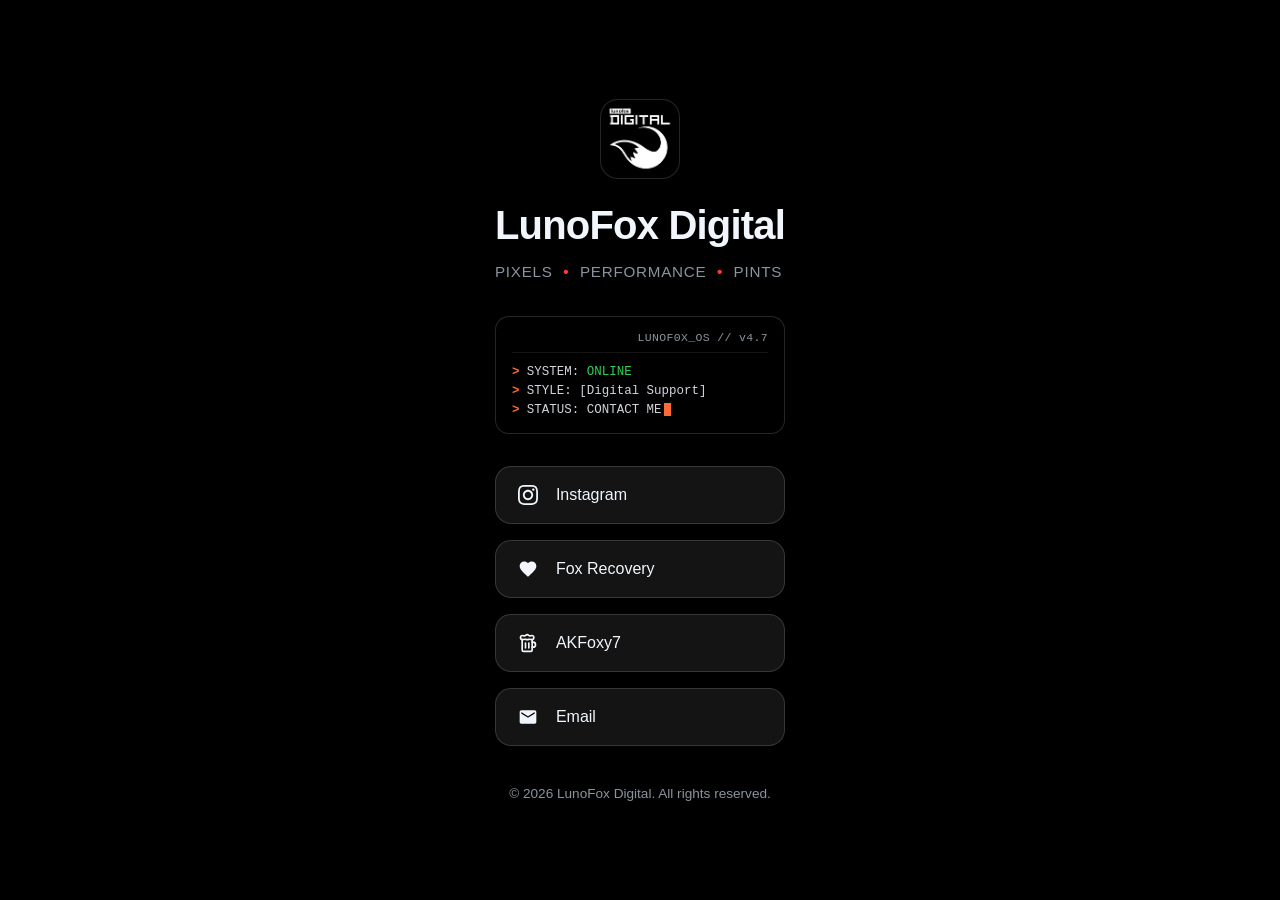
==== LunoFoxDigital.com/index.html @ ae632b86 "Update index.html" ====
<!DOCTYPE html>
<html lang="en">
<head>
    <meta charset="UTF-8">
    <meta name="viewport" content="width=device-width, initial-scale=1.0">
    <title>LunoFox Digital</title>
    <meta name="description" content="Digital Content, Sports Massage & Brewery">
    <style>
        :root {
            --bg-dark: #000000;
            --text-primary: #f0f6fc;
            --text-secondary: #8b949e;
            --accent-orange: #ff6b35;
            --accent-green: #30d158;
            --accent-red: #ff3b30;
            --glass-bg: rgba(18, 20, 26, 0.85);
            --glass-border: rgba(255, 255, 255, 0.15);
            --glass-hover: rgba(255, 255, 255, 0.15);
            --btn-bg: rgba(255, 255, 255, 0.08);
            --shadow: 0 20px 50px rgba(0, 0, 0, 0.9);
            --font-stack: -apple-system, BlinkMacSystemFont, "Segoe UI", Roboto, Helvetica, Arial, sans-serif;
            --font-mono: "SF Mono", "Fira Code", "Cascadia Code", Consolas, "Courier New", monospace;
        }

        * {
            box-sizing: border-box;
            margin: 0;
            padding: 0;
        }

        html, body {
            width: 100%;
            min-height: 100vh;
            font-family: var(--font-stack);
            background-color: var(--bg-dark);
            color: var(--text-primary);
            overflow-x: hidden;
        }

        /* Pure pitch-black background on logo */
        .ambient-bg {
            position: fixed;
            top: 0;
            left: 0;
            width: 100vw;
            height: 100vh;
            z-index: 0;
            overflow: hidden;
            pointer-events: none;
            background-color: #000000;
        }

        .page-wrapper {
            position: relative;
            z-index: 1;
            display: flex;
            flex-direction: column;
            justify-content: center;
            align-items: center;
            min-height: 100vh;
            padding: 2rem 1.25rem;
        }

        

        .logo-badge {
            width: 80px;
            height: 80px;
            margin: 0 auto 1.5rem auto;
            border-radius: 18px;
            background: #000000;
            border: 1px solid var(--glass-border);
            display: flex;
            align-items: center;
            justify-content: center;
            box-shadow: 0 8px 16px rgba(0, 0, 0, 0.5);
            padding: 2px;
            overflow: hidden;
            flex-shrink: 0;
        }

        h1 {
            font-size: clamp(2rem, 5vw, 2.5rem);
            font-weight: 700;
            text-align: center;
            letter-spacing: -0.02em;
            color: var(--text-primary);
            margin-bottom: 0.75rem;
        }

        .subtitle {
            font-size: 0.95rem;
            font-weight: 500;
            color: var(--text-secondary);
            letter-spacing: 0.05em;
            text-transform: uppercase;
            line-height: 1.6;
            margin-bottom: 2rem;
            min-height: 1.6em; /* Keeps card stable while deleting text */
        }

        .dot-divider {
            color: #ff3b30;
            margin: 0 0.35rem;
            font-weight: bold;
        }

        /* Terminal Console Widget Styling */
        .terminal-widget {
            background: rgba(0, 0, 0, 0.75);
            border: 1px solid rgba(255, 255, 255, 0.15);
            border-radius: 14px;
            padding: 0.85rem 1rem;
            margin-bottom: 2rem;
            text-align: left;
            font-family: var(--font-mono);
            font-size: 0.78rem;
            box-shadow: inset 0 0 12px rgba(0, 0, 0, 0.8);
        }

        .terminal-header {
            display: flex;
            align-items: center;
            justify-content: space-between;
            border-bottom: 1px solid rgba(255, 255, 255, 0.08);
            padding-bottom: 0.5rem;
            margin-bottom: 0.65rem;
        }

        .status-lights {
            display: flex;
            gap: 6px;
        }

        .led {
            width: 9px;
            height: 9px;
            border-radius: 50%;
            transition: background-color 0.8s ease, box-shadow 0.8s ease;
        }

        /* Random desynchronized red/green blinking keyframes */
        .led-1 { animation: slowBlinkRedGreen1 8s ease-in-out infinite; }
        .led-2 { animation: slowBlinkRedGreen2 11s ease-in-out infinite; }
        .led-3 { animation: slowBlinkRedGreen3 13s ease-in-out infinite; }

        @keyframes slowBlinkRedGreen1 {
            0%, 100% { background-color: #30d158; box-shadow: 0 0 3px #ffffff, 0 0 10px #30d158, 0 0 18px #30d158; }
            50% { background-color: #ff453a; box-shadow: 0 0 3px #ffffff, 0 0 10px #ff453a, 0 0 18px #ff453a; }
        }

        @keyframes slowBlinkRedGreen2 {
            0%, 100% { background-color: #ff453a; box-shadow: 0 0 3px #ffffff, 0 0 10px #ff453a, 0 0 18px #ff453a; }
            50% { background-color: #30d158; box-shadow: 0 0 3px #ffffff, 0 0 10px #30d158, 0 0 18px #30d158; }
        }

        @keyframes slowBlinkRedGreen3 {
            0%, 100% { background-color: #30d158; box-shadow: 0 0 3px #ffffff, 0 0 10px #30d158, 0 0 18px #30d158; }
            40% { background-color: #ff453a; box-shadow: 0 0 3px #ffffff, 0 0 10px #ff453a, 0 0 18px #ff453a; }
        }

        .terminal-title {
            color: var(--text-secondary);
            font-size: 0.72rem;
            letter-spacing: 0.03em;
        }

        .terminal-body {
            color: #d1d5db;
            line-height: 1.5;
        }

        .term-accent {
            color: var(--accent-orange);
            font-weight: 600;
        }

        .term-green {
            color: var(--accent-green);
        }

        .cursor {
            display: inline-block;
            width: 7px;
            height: 13px;
            background: var(--accent-orange);
            vertical-align: middle;
            margin-left: 2px;
            animation: cursorBlink 1s step-end infinite;
        }

        @keyframes cursorBlink {
            0%, 100% { opacity: 1; }
            50% { opacity: 0; }
        }

        .links-grid {
            display: flex;
            flex-direction: column;
            gap: 1rem;
            width: 100%;
        }

        .btn {
            display: flex;
            align-items: center;
            justify-content: flex-start;
            padding: 1rem 1.25rem;
            min-height: 54px;
            background: var(--btn-bg);
            border: 1px solid var(--glass-border);
            border-radius: 16px;
            color: var(--text-primary);
            text-decoration: none;
            font-size: 1rem;
            font-weight: 500;
            transition: all 0.25s cubic-bezier(0.16, 1, 0.3, 1);
            position: relative;
            overflow: hidden;
            touch-action: manipulation;
        }

        .btn:hover, .btn:focus-visible {
            background: var(--glass-hover);
            border-color: rgba(255, 255, 255, 0.3);
            transform: translateY(-2px);
            outline: none;
            box-shadow: 0 8px 20px rgba(0, 0, 0, 0.3);
        }

        .btn:active {
            transform: translateY(0);
        }

        .btn-icon {
            display: flex;
            align-items: center;
            justify-content: center;
            width: 24px;
            height: 24px;
            margin-right: 1rem;
            flex-shrink: 0;
        }

        .btn-icon svg {
            width: 20px;
            height: 20px;
            fill: currentColor;
            transition: transform 0.25s ease;
        }

        .btn:hover .btn-icon svg {
            transform: scale(1.1);
        }

        .btn-text {
            flex-grow: 1;
            text-align: left;
        }

        footer {
            margin-top: 2.5rem;
            font-size: 0.85rem;
            color: var(--text-secondary);
            text-align: center;
        }

        @media (max-width: 480px) {
            .card {
                padding: 2.25rem 1.5rem;
                border-radius: 22px;
            }
            .subtitle {
                font-size: 0.85rem;
            }
        }
    </style>
</head>
<body>

    <!-- Pure Pitch-Black Background -->
    <div class="ambient-bg" aria-hidden="true"></div>

    <!-- Main Container -->
    <div class="page-wrapper">
        <main class="card">
            
            <!-- Brand Mark / Logo -->
            <div class="logo-badge" aria-hidden="true">
                <img src="logo.png" alt="LunoFox Digital" style="width: 76px; height: 76px; max-width: 100%; max-height: 100%; object-fit: contain; display: block;">
            </div>

            <!-- Title & Subtitle -->
            <h1>LunoFox Digital</h1>
            <p class="subtitle" id="typewriter-subtitle">
                Pixels <span class="dot-divider">•</span> Performance <span class="dot-divider">•</span> Pints
            </p>

            <!-- Mini Terminal Console Widget -->
            <div class="terminal-widget" aria-label="System Terminal Console">
                <div class="terminal-header">
                    <div class="status-lights">
                        <span class="led led-1"></span>
                        <span class="led led-2"></span>
                        <span class="led led-3"></span>
                    </div>
                    <span class="terminal-title">LUNOF0X_OS // v4.7</span>
                </div>
                <div class="terminal-body">
                    <div><span class="term-accent">></span> SYSTEM: <span class="term-green">ONLINE</span></div>
                    <div><span class="term-accent">></span> STYLE: [Digital Support]</div>
                    <div><span class="term-accent">></span> STATUS: CONTACT ME<span class="cursor"></span></div>
                </div>
            </div>

            <nav class="links-grid" aria-label="Main Links">
               
                <!-- Instagram Link -->
                <a href="https://instagram.com/lunofoxdigital" class="btn" target="_blank" rel="noopener noreferrer">
                    <span class="btn-icon">
                        <svg viewBox="0 0 24 24" xmlns="http://www.w3.org/2000/svg">
                            <path d="M12 2.163c3.204 0 3.584.012 4.85.07 3.252.148 4.771 1.691 4.919 4.919.058 1.265.069 1.645.069 4.849 0 3.205-.012 3.584-.069 4.849-.149 3.225-1.664 4.771-4.919 4.919-1.266.058-1.644.07-4.85.07-3.204 0-3.584-.012-4.849-.07-3.26-.149-4.771-1.699-4.919-4.92-.058-1.265-.07-1.644-.07-4.849 0-3.204.013-3.583.07-4.849.149-3.227 1.664-4.771 4.919-4.919 1.266-.057 1.645-.069 4.849-.069zm0-2.163c-3.259 0-3.667.014-4.947.072-4.358.2-6.78 2.618-6.98 6.98-.059 1.281-.073 1.689-.073 4.948 0 3.259.014 3.668.072 4.948.2 4.358 2.618 6.78 6.98 6.98 1.281.058 1.689.072 4.948.072 3.259 0 3.668-.014 4.948-.072 4.354-.2 6.782-2.618 6.979-6.98.059-1.28.073-1.689.073-4.948 0-3.259-.014-3.667-.072-4.947-.196-4.354-2.617-6.78-6.979-6.98-1.281-.059-1.69-.073-4.949-.073zm0 5.838c-3.403 0-6.162 2.759-6.162 6.162s2.759 6.163 6.162 6.163 6.162-2.759 6.162-6.163c0-3.403-2.759-6.162-6.162-6.162zm0 10.162c-2.209 0-4-1.79-4-4 0-2.209 1.791-4 4-4s4 1.791 4 4c0 2.21-1.791 4-4 4zm6.406-11.845c-.796 0-1.441.645-1.441 1.44s.645 1.44 1.441 1.44c.795 0 1.439-.645 1.439-1.44s-.644-1.44-1.439-1.44z"/>
                        </svg>
                    </span>
                    <span class="btn-text">Instagram</span>
                </a>

                <!-- Fox Recovery Link -->
                <a href="https://foxrecoveryuk.com" class="btn" target="_blank" rel="noopener noreferrer">
                   <span class="btn-icon">
                        <svg viewBox="0 0 24 24" xmlns="http://www.w3.org/2000/svg">
                            <path d="M12 21.35l-1.45-1.32C5.4 15.36 2 12.28 2 8.5 2 5.42 4.42 3 7.5 3c1.74 0 3.41.81 4.5 2.09C13.09 3.81 14.76 3 16.5 3 19.58 3 22 5.42 22 8.5c0 3.78-3.4 6.86-8.55 11.54L12 21.35z"/>
                        </svg>
                    </span>
                    <span class="btn-text">Fox Recovery</span>
                </a>

                <!-- AKFoxy7 Link -->
                <a href="https://akfoxy7.com" class="btn" target="_blank" rel="noopener noreferrer">
                    <span class="btn-icon">
                        <svg xmlns="http://www.w3.org/2000/svg" viewBox="0 0 24 24" fill="none" stroke="currentColor" stroke-width="2" stroke-linecap="round" stroke-linejoin="round" style="fill: none !important; stroke: currentColor !important;">
                            <path d="M17 11h1a3 3 0 0 1 0 6h-1"/>
                            <path d="M9 12v6"/>
                            <path d="M13 12v6"/>
                            <path d="M14 7.5c-1 0-1.44.5-3 .5s-2-.5-3-.5-1.72.5-2.5.5a2.5 2.5 0 0 1 0-5c.78 0 1.57.5 2.5.5S9.44 2 11 2s2 1.5 3 1.5 1.72-.5 2.5-.5a2.5 2.5 0 0 1 0 5c-.78 0-1.5-.5-2.5-.5Z"/>
                            <path d="M5 8v12a2 2 0 0 0 2 2h8a2 2 0 0 0 2-2V8"/>
                        </svg>
                    </span>
                    <span class="btn-text">AKFoxy7</span>
                </a>

                <!-- Email Link -->
                <a href="mailto:luke@lunofoxdigital.com" class="btn">
                    <span class="btn-icon">
                        <svg viewBox="0 0 24 24" xmlns="http://www.w3.org/2000/svg">
                            <path d="M20 4H4c-1.1 0-1.99.9-1.99 2L2 18c0 1.1.9 2 2 2h16c1.1 0 2-.9 2-2V6c0-1.1-.9-2-2-2zm0 4l-8 5-8-5V6l8 5 8-5v2z"/>
                        </svg>
                    </span>
                    <span class="btn-text">Email</span>
                </a>

            </nav>

        </main>

        <footer>
            <p>&copy; 2026 LunoFox Digital. All rights reserved.</p>
        </footer>
    </div>

<script>
    // Self-executing function so it runs immediately on load
    (
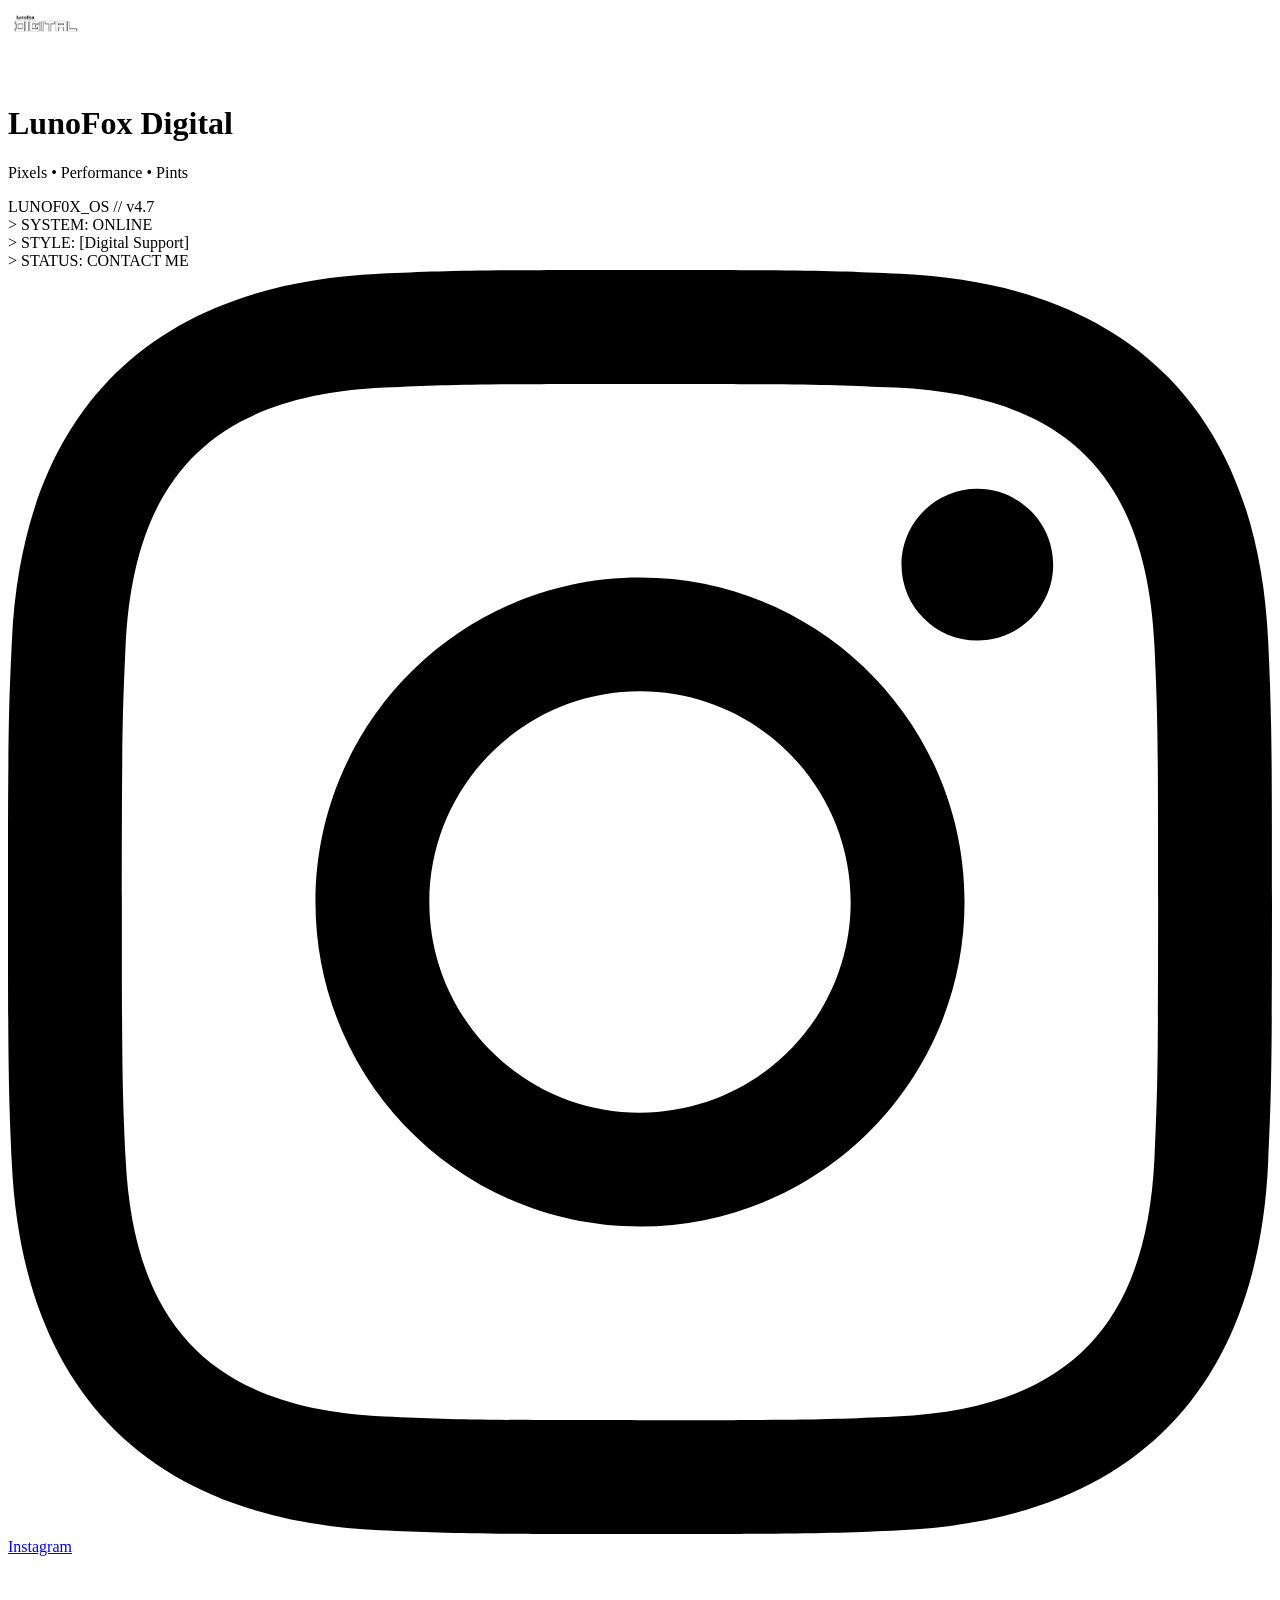
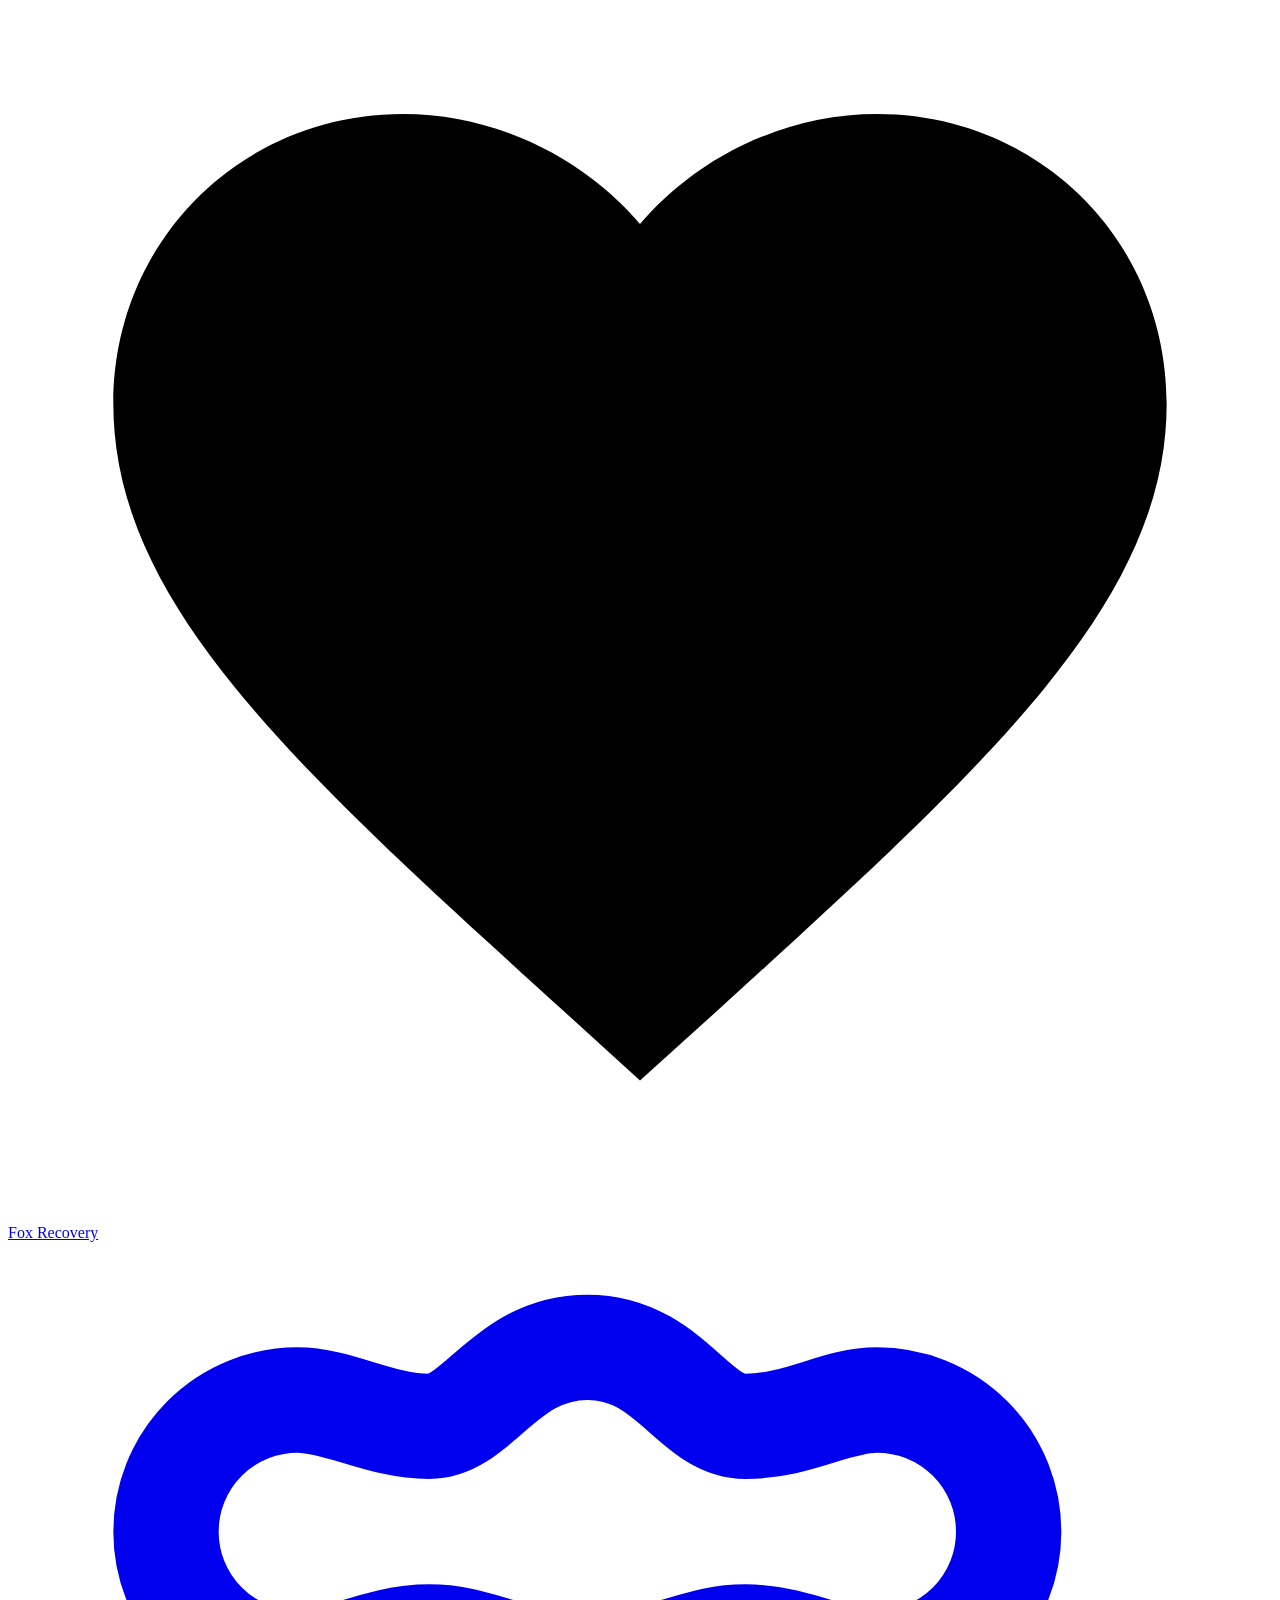
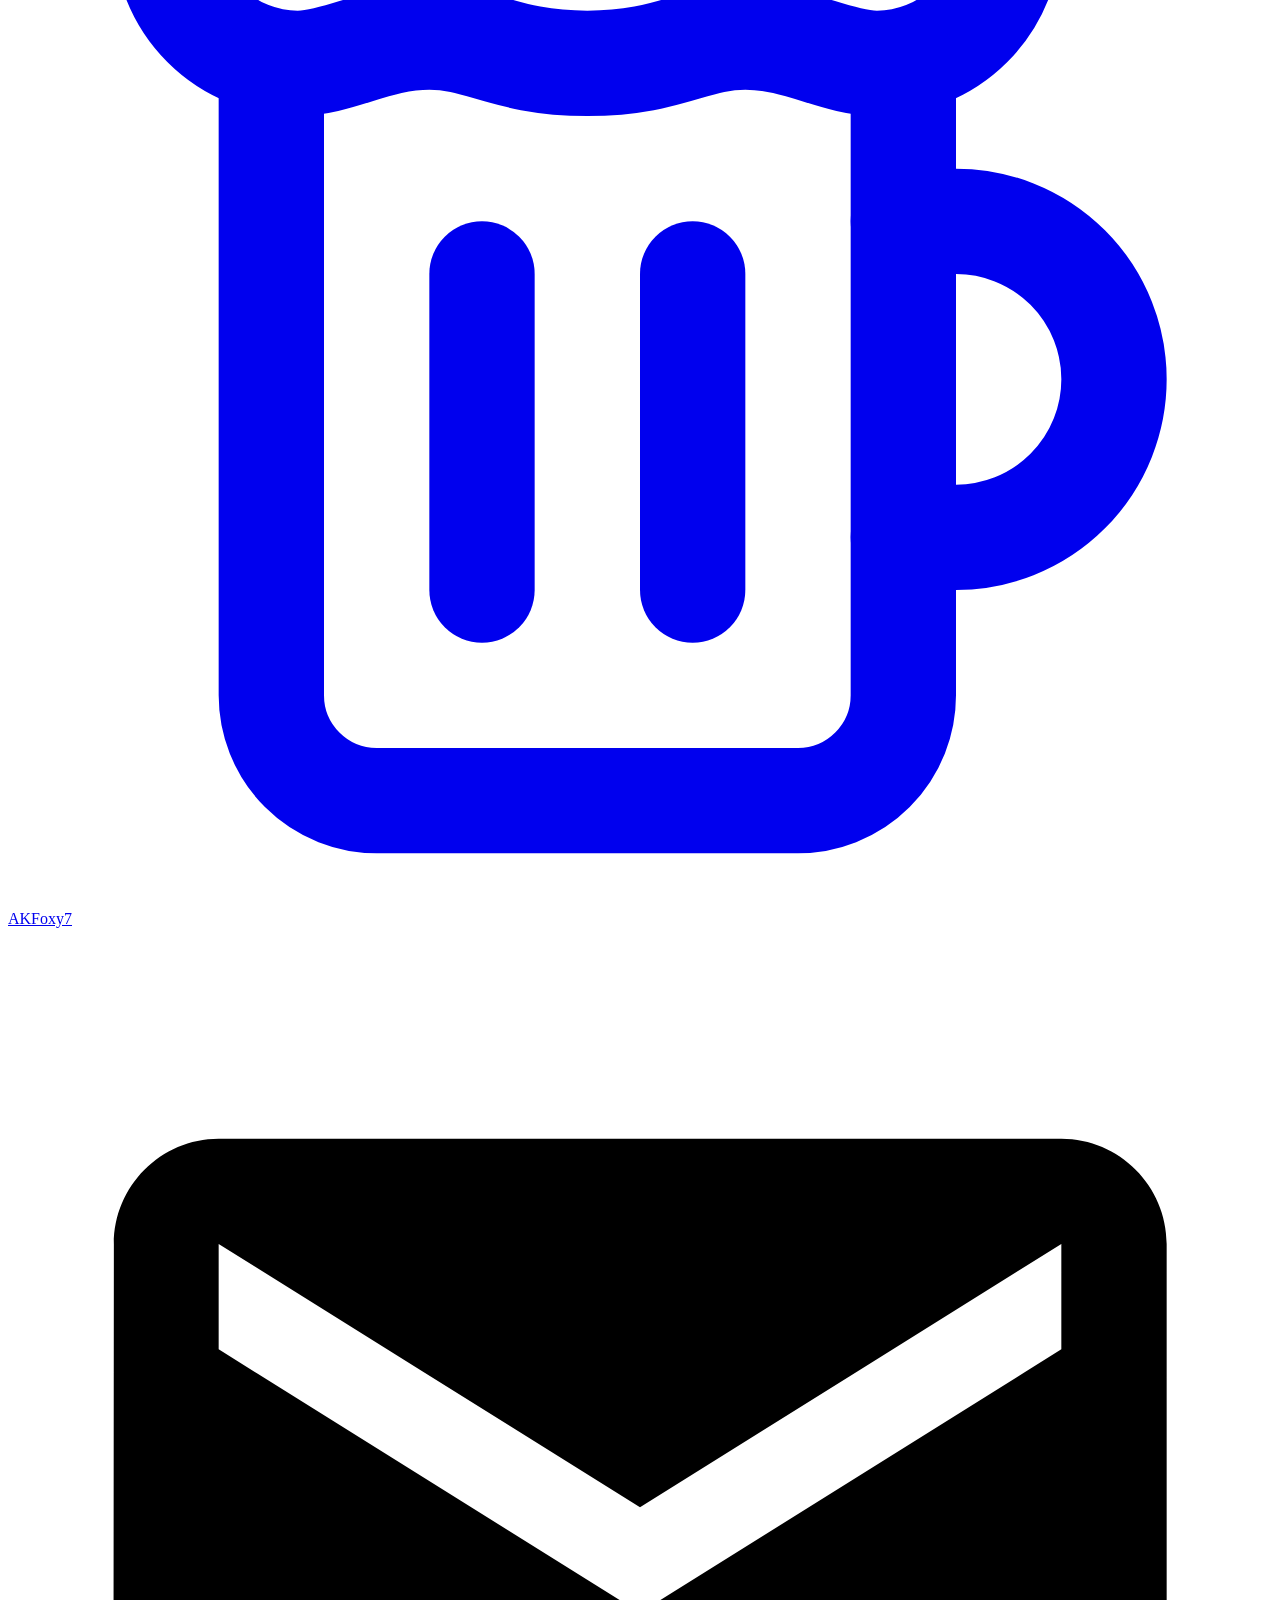
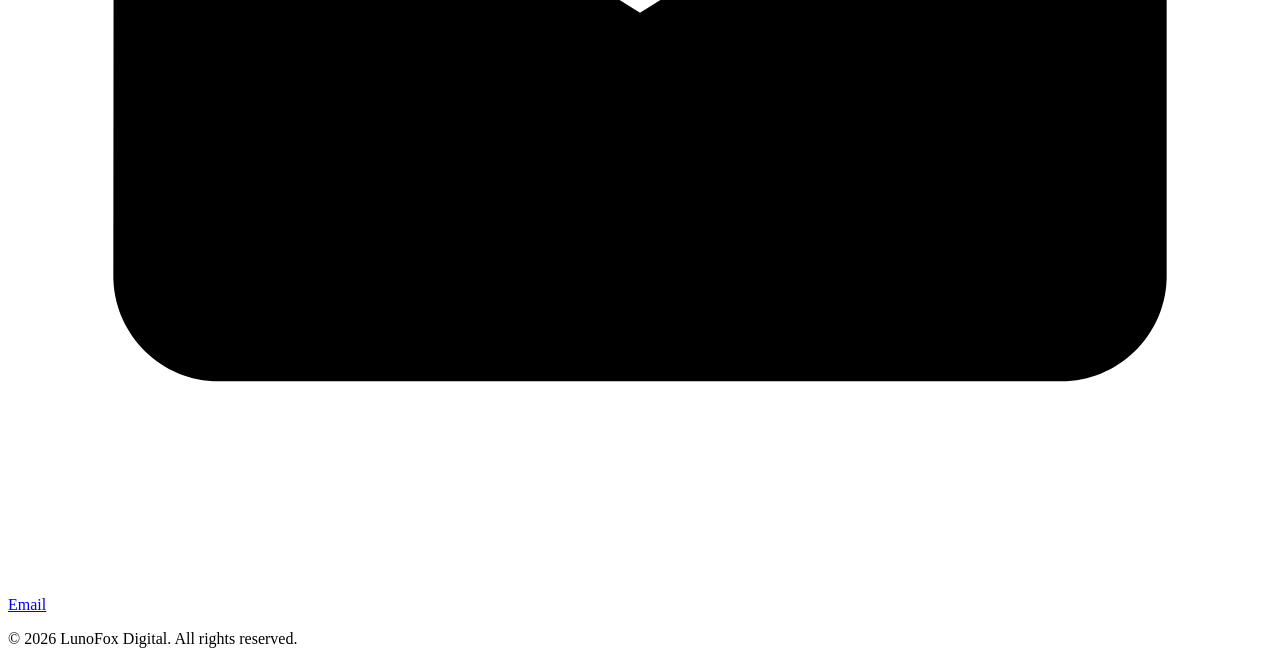
==== commit cdab01f3: "Update index.html" ====
--- a/LunoFoxDigital.com/index.html
+++ b/LunoFoxDigital.com/index.html
@@ -5,276 +5,7 @@
     <meta name="viewport" content="width=device-width, initial-scale=1.0">
     <title>LunoFox Digital</title>
     <meta name="description" content="Digital Content, Sports Massage & Brewery">
-    <style>
-        :root {
-            --bg-dark: #000000;
-            --text-primary: #f0f6fc;
-            --text-secondary: #8b949e;
-            --accent-orange: #ff6b35;
-            --accent-green: #30d158;
-            --accent-red: #ff3b30;
-            --glass-bg: rgba(18, 20, 26, 0.85);
-            --glass-border: rgba(255, 255, 255, 0.15);
-            --glass-hover: rgba(255, 255, 255, 0.15);
-            --btn-bg: rgba(255, 255, 255, 0.08);
-            --shadow: 0 20px 50px rgba(0, 0, 0, 0.9);
-            --font-stack: -apple-system, BlinkMacSystemFont, "Segoe UI", Roboto, Helvetica, Arial, sans-serif;
-            --font-mono: "SF Mono", "Fira Code", "Cascadia Code", Consolas, "Courier New", monospace;
-        }
-
-        * {
-            box-sizing: border-box;
-            margin: 0;
-            padding: 0;
-        }
-
-        html, body {
-            width: 100%;
-            min-height: 100vh;
-            font-family: var(--font-stack);
-            background-color: var(--bg-dark);
-            color: var(--text-primary);
-            overflow-x: hidden;
-        }
-
-        /* Pure pitch-black background on logo */
-        .ambient-bg {
-            position: fixed;
-            top: 0;
-            left: 0;
-            width: 100vw;
-            height: 100vh;
-            z-index: 0;
-            overflow: hidden;
-            pointer-events: none;
-            background-color: #000000;
-        }
-
-        .page-wrapper {
-            position: relative;
-            z-index: 1;
-            display: flex;
-            flex-direction: column;
-            justify-content: center;
-            align-items: center;
-            min-height: 100vh;
-            padding: 2rem 1.25rem;
-        }
-
-        
-
-        .logo-badge {
-            width: 80px;
-            height: 80px;
-            margin: 0 auto 1.5rem auto;
-            border-radius: 18px;
-            background: #000000;
-            border: 1px solid var(--glass-border);
-            display: flex;
-            align-items: center;
-            justify-content: center;
-            box-shadow: 0 8px 16px rgba(0, 0, 0, 0.5);
-            padding: 2px;
-            overflow: hidden;
-            flex-shrink: 0;
-        }
-
-        h1 {
-            font-size: clamp(2rem, 5vw, 2.5rem);
-            font-weight: 700;
-            text-align: center;
-            letter-spacing: -0.02em;
-            color: var(--text-primary);
-            margin-bottom: 0.75rem;
-        }
-
-        .subtitle {
-            font-size: 0.95rem;
-            font-weight: 500;
-            color: var(--text-secondary);
-            letter-spacing: 0.05em;
-            text-transform: uppercase;
-            line-height: 1.6;
-            margin-bottom: 2rem;
-            min-height: 1.6em; /* Keeps card stable while deleting text */
-        }
-
-        .dot-divider {
-            color: #ff3b30;
-            margin: 0 0.35rem;
-            font-weight: bold;
-        }
-
-        /* Terminal Console Widget Styling */
-        .terminal-widget {
-            background: rgba(0, 0, 0, 0.75);
-            border: 1px solid rgba(255, 255, 255, 0.15);
-            border-radius: 14px;
-            padding: 0.85rem 1rem;
-            margin-bottom: 2rem;
-            text-align: left;
-            font-family: var(--font-mono);
-            font-size: 0.78rem;
-            box-shadow: inset 0 0 12px rgba(0, 0, 0, 0.8);
-        }
-
-        .terminal-header {
-            display: flex;
-            align-items: center;
-            justify-content: space-between;
-            border-bottom: 1px solid rgba(255, 255, 255, 0.08);
-            padding-bottom: 0.5rem;
-            margin-bottom: 0.65rem;
-        }
-
-        .status-lights {
-            display: flex;
-            gap: 6px;
-        }
-
-        .led {
-            width: 9px;
-            height: 9px;
-            border-radius: 50%;
-            transition: background-color 0.8s ease, box-shadow 0.8s ease;
-        }
-
-        /* Random desynchronized red/green blinking keyframes */
-        .led-1 { animation: slowBlinkRedGreen1 8s ease-in-out infinite; }
-        .led-2 { animation: slowBlinkRedGreen2 11s ease-in-out infinite; }
-        .led-3 { animation: slowBlinkRedGreen3 13s ease-in-out infinite; }
-
-        @keyframes slowBlinkRedGreen1 {
-            0%, 100% { background-color: #30d158; box-shadow: 0 0 3px #ffffff, 0 0 10px #30d158, 0 0 18px #30d158; }
-            50% { background-color: #ff453a; box-shadow: 0 0 3px #ffffff, 0 0 10px #ff453a, 0 0 18px #ff453a; }
-        }
-
-        @keyframes slowBlinkRedGreen2 {
-            0%, 100% { background-color: #ff453a; box-shadow: 0 0 3px #ffffff, 0 0 10px #ff453a, 0 0 18px #ff453a; }
-            50% { background-color: #30d158; box-shadow: 0 0 3px #ffffff, 0 0 10px #30d158, 0 0 18px #30d158; }
-        }
-
-        @keyframes slowBlinkRedGreen3 {
-            0%, 100% { background-color: #30d158; box-shadow: 0 0 3px #ffffff, 0 0 10px #30d158, 0 0 18px #30d158; }
-            40% { background-color: #ff453a; box-shadow: 0 0 3px #ffffff, 0 0 10px #ff453a, 0 0 18px #ff453a; }
-        }
-
-        .terminal-title {
-            color: var(--text-secondary);
-            font-size: 0.72rem;
-            letter-spacing: 0.03em;
-        }
-
-        .terminal-body {
-            color: #d1d5db;
-            line-height: 1.5;
-        }
-
-        .term-accent {
-            color: var(--accent-orange);
-            font-weight: 600;
-        }
-
-        .term-green {
-            color: var(--accent-green);
-        }
-
-        .cursor {
-            display: inline-block;
-            width: 7px;
-            height: 13px;
-            background: var(--accent-orange);
-            vertical-align: middle;
-            margin-left: 2px;
-            animation: cursorBlink 1s step-end infinite;
-        }
-
-        @keyframes cursorBlink {
-            0%, 100% { opacity: 1; }
-            50% { opacity: 0; }
-        }
-
-        .links-grid {
-            display: flex;
-            flex-direction: column;
-            gap: 1rem;
-            width: 100%;
-        }
-
-        .btn {
-            display: flex;
-            align-items: center;
-            justify-content: flex-start;
-            padding: 1rem 1.25rem;
-            min-height: 54px;
-            background: var(--btn-bg);
-            border: 1px solid var(--glass-border);
-            border-radius: 16px;
-            color: var(--text-primary);
-            text-decoration: none;
-            font-size: 1rem;
-            font-weight: 500;
-            transition: all 0.25s cubic-bezier(0.16, 1, 0.3, 1);
-            position: relative;
-            overflow: hidden;
-            touch-action: manipulation;
-        }
-
-        .btn:hover, .btn:focus-visible {
-            background: var(--glass-hover);
-            border-color: rgba(255, 255, 255, 0.3);
-            transform: translateY(-2px);
-            outline: none;
-            box-shadow: 0 8px 20px rgba(0, 0, 0, 0.3);
-        }
-
-        .btn:active {
-            transform: translateY(0);
-        }
-
-        .btn-icon {
-            display: flex;
-            align-items: center;
-            justify-content: center;
-            width: 24px;
-            height: 24px;
-            margin-right: 1rem;
-            flex-shrink: 0;
-        }
-
-        .btn-icon svg {
-            width: 20px;
-            height: 20px;
-            fill: currentColor;
-            transition: transform 0.25s ease;
-        }
-
-        .btn:hover .btn-icon svg {
-            transform: scale(1.1);
-        }
-
-        .btn-text {
-            flex-grow: 1;
-            text-align: left;
-        }
-
-        footer {
-            margin-top: 2.5rem;
-            font-size: 0.85rem;
-            color: var(--text-secondary);
-            text-align: center;
-        }
-
-        @media (max-width: 480px) {
-            .card {
-                padding: 2.25rem 1.5rem;
-                border-radius: 22px;
-            }
-            .subtitle {
-                font-size: 0.85rem;
-            }
-        }
-    </style>
+    <link rel="stylesheet" href="style.css">
 </head>
 <body>
 
@@ -368,6 +99,5 @@
         </footer>
     </div>
 
-<script>
-    // Self-executing function so it runs immediately on load
-    (
+</body>
+</html>
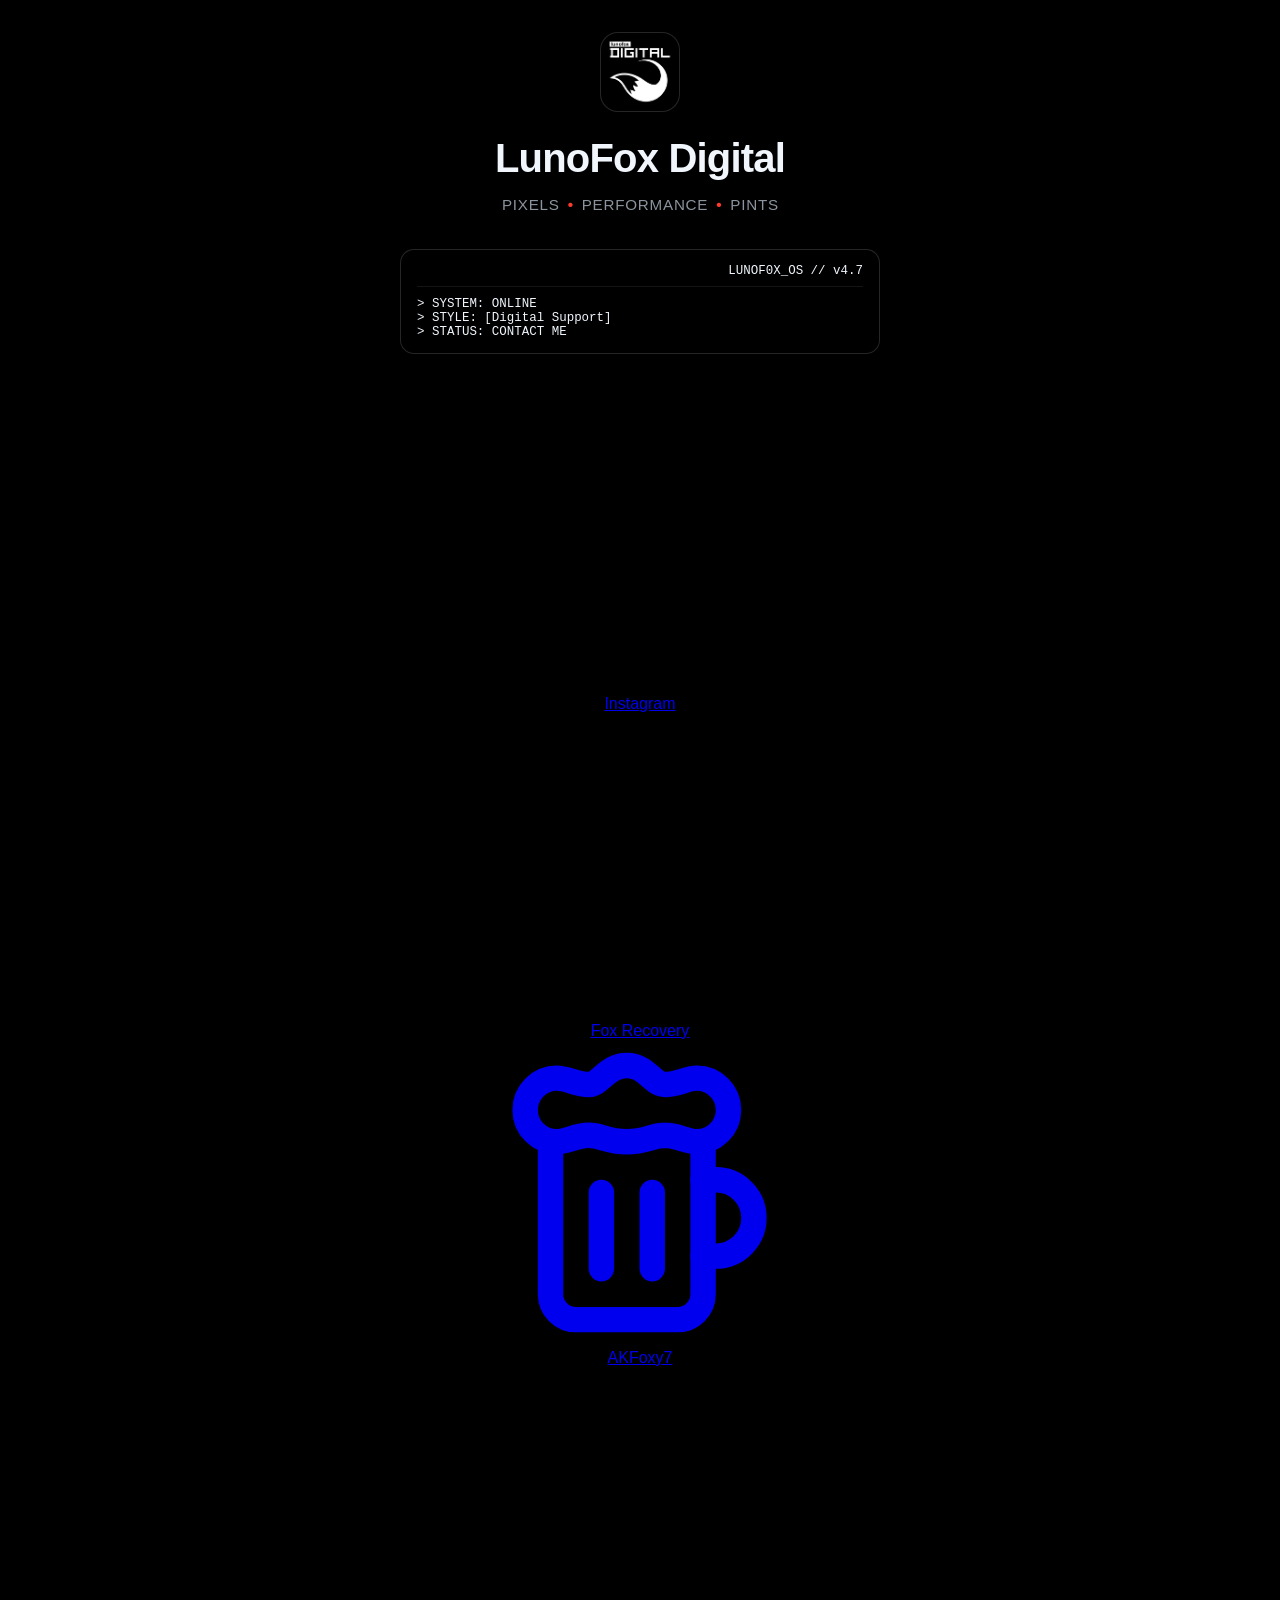
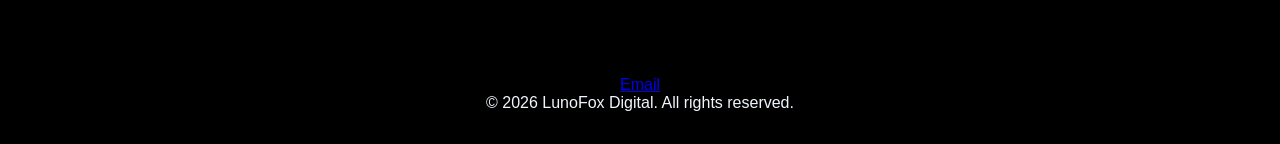
==== commit 9f6d07c7: "Update index.html" ====
--- a/LunoFoxDigital.com/index.html
+++ b/LunoFoxDigital.com/index.html
@@ -23,9 +23,7 @@
 
             <!-- Title & Subtitle -->
             <h1>LunoFox Digital</h1>
-            <p class="subtitle" id="typewriter-subtitle">
-                Pixels <span class="dot-divider">•</span> Performance <span class="dot-divider">•</span> Pints
-            </p>
+            <p class="subtitle" id="typewriter-subtitle">Pixels <span class="dot-divider">•</span> Performance <span class="dot-divider">•</span> Pints</p>
 
             <!-- Mini Terminal Console Widget -->
             <div class="terminal-widget" aria-label="System Terminal Console">
--- a/LunoFoxDigital.com/style.css
+++ b/LunoFoxDigital.com/style.css
@@ -0,0 +1,174 @@
+:root {
+    --bg-dark: #000000;
+    --text-primary: #f0f6fc;
+    --text-secondary: #8b949e;
+    --accent-orange: #ff6b35;
+    --accent-green: #30d158;
+    --accent-red: #ff3b30;
+    --glass-bg: rgba(18, 20, 26, 0.85);
+    --glass-border: rgba(255, 255, 255, 0.15);
+    --glass-hover: rgba(255, 255, 255, 0.15);
+    --btn-bg: rgba(255, 255, 255, 0.08);
+    --shadow: 0 20px 50px rgba(0, 0, 0, 0.9);
+    --font-stack: -apple-system, BlinkMacSystemFont, "Segoe UI", Roboto, Helvetica, Arial, sans-serif;
+    --font-mono: "SF Mono", "Fira Code", "Cascadia Code", Consolas, "Courier New", monospace;
+}
+
+* {
+    box-sizing: border-box;
+    margin: 0;
+    padding: 0;
+}
+
+html, body {
+    width: 100%;
+    min-height: 100vh;
+    font-family: var(--font-stack);
+    background-color: var(--bg-dark);
+    color: var(--text-primary);
+    overflow-x: hidden;
+}
+
+/* Pure pitch-black background */
+.ambient-bg {
+    position: fixed;
+    top: 0;
+    left: 0;
+    width: 100vw;
+    height: 100vh;
+    z-index: 0;
+    overflow: hidden;
+    pointer-events: none;
+    background-color: #000000;
+}
+
+.page-wrapper {
+    position: relative;
+    z-index: 1;
+    display: flex;
+    flex-direction: column;
+    justify-content: center;
+    align-items: center;
+    min-height: 100vh;
+    padding: 2rem 1.25rem;
+    width: 100%;
+}
+
+/* Main Card Container Centered */
+.card {
+    width: 100%;
+    max-width: 480px;
+    margin: 0 auto;
+    text-align: center;
+    display: flex;
+    flex-direction: column;
+    align-items: center;
+}
+
+/* Centered Logo Badge */
+.logo-badge {
+    width: 80px;
+    height: 80px;
+    margin: 0 auto 1.5rem auto;
+    border-radius: 18px;
+    background: #000000;
+    border: 1px solid var(--glass-border);
+    display: flex;
+    align-items: center;
+    justify-content: center;
+    box-shadow: 0 8px 16px rgba(0, 0, 0, 0.5);
+    padding: 2px;
+    overflow: hidden;
+    flex-shrink: 0;
+}
+
+/* Centered Title & Subtitle */
+h1 {
+    font-size: clamp(2rem, 5vw, 2.5rem);
+    font-weight: 700;
+    text-align: center;
+    letter-spacing: -0.02em;
+    color: var(--text-primary);
+    margin-bottom: 0.75rem;
+    width: 100%;
+}
+
+.subtitle {
+    font-size: 0.95rem;
+    font-weight: 500;
+    color: var(--text-secondary);
+    letter-spacing: 0.05em;
+    margin-right: -0.05em; /* Cancels out the trailing letter-spacing shift */
+    text-transform: uppercase;
+    line-height: 1.6;
+    margin-bottom: 2rem;
+    min-height: 1.6em;
+    width: 100%;
+    
+    /* Forces mathematical centering across all children */
+    display: flex;
+    justify-content: center;
+    align-items: center;
+    flex-wrap: wrap;
+    gap: 0.5rem; /* Clean, perfectly balanced spacing between words and dots */
+}
+
+.dot-divider {
+    color: #ff3b30;
+    font-weight: bold;
+    display: inline-block;
+}
+
+/* Terminal Console Widget Styling */
+.terminal-widget {
+    width: 100%;
+    background: rgba(0, 0, 0, 0.75);
+    border: 1px solid rgba(255, 255, 255, 0.15);
+    border-radius: 14px;
+    padding: 0.85rem 1rem;
+    margin-bottom: 2rem;
+    text-align: left;
+    font-family: var(--font-mono);
+    font-size: 0.78rem;
+    box-shadow: inset 0 0 12px rgba(0, 0, 0, 0.8);
+}
+
+.terminal-header {
+    display: flex;
+    align-items: center;
+    justify-content: space-between;
+    border-bottom: 1px solid rgba(255, 255, 255, 0.08);
+    padding-bottom: 0.5rem;
+    margin-bottom: 0.65rem;
+}
+
+.status-lights {
+    display: flex;
+    gap: 6px;
+}
+
+.led {
+    width: 9px;
+    height: 9px;
+    border-radius: 50%;
+    transition: background-color 0.8s ease, box-shadow 0.8s ease;
+}
+
+/* LED blinking keyframes */
+.led-1 { animation: slowBlinkRedGreen1 8s ease-in-out infinite; }
+.led-2 { animation: slowBlinkRedGreen2 11s ease-in-out infinite; }
+.led-3 { animation: slowBlinkRedGreen3 13s ease-in-out infinite; }
+
+@keyframes slowBlinkRedGreen1 {
+    0%, 100% { background-color: #30d158; box-shadow: 0 0 3px #ffffff, 0 0 10px #30d158, 0 0 18px #30d158; }
+    50% { background-color: #ff453a; box-shadow: 0 0 3px #ffffff, 0 0 10px #ff453a, 0 0 18px #ff453a; }
+}
+
+@keyframes slowBlinkRedGreen2 {
+    0%, 100% { background-color: #ff453a; box-shadow: 0 0 3px #ffffff, 0 0 10px #ff453a, 0 0 18px #ff453a; }
+    50% { background-color: #30d158; box-shadow: 0 0 3px #ffffff, 0 0 10px #30d158, 0 0 18px #30d158; }
+}
+
+@keyframes slowBlinkRedGreen3 {
+    0%, 100% { background-color: #30d158; box-shadow: 0 0 3px #ffffff, 0 0 10px #30d158, 0 0 18px #30d158; }
+    40% { background-color: #ff453a; box-shadow:
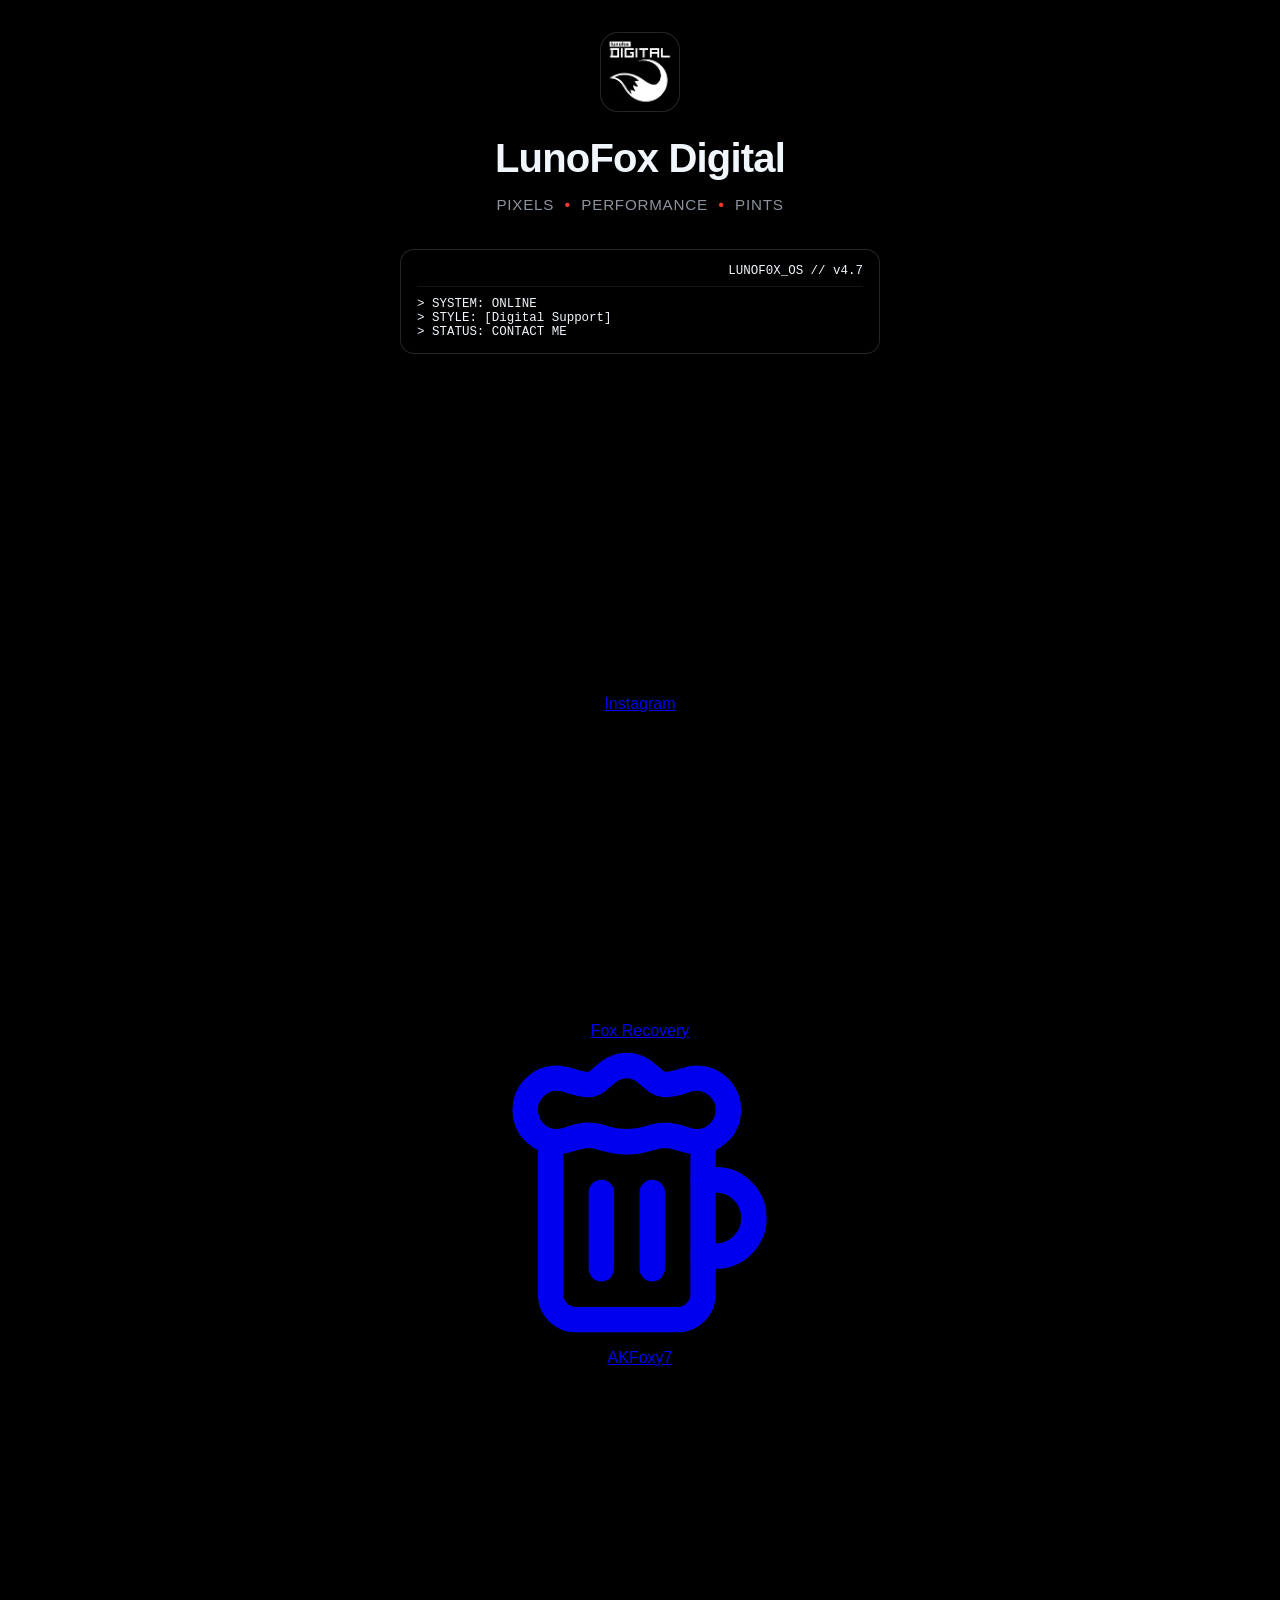
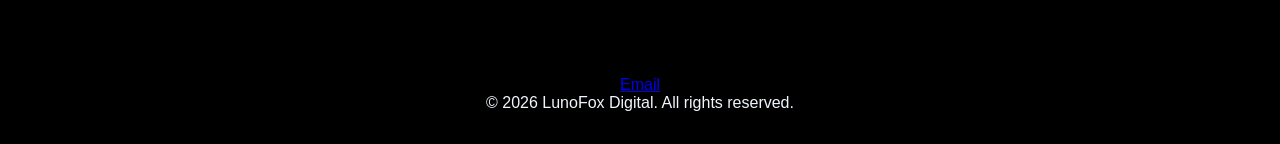
==== commit 6b26bdce: "Update index.html" ====
--- a/LunoFoxDigital.com/index.html
+++ b/LunoFoxDigital.com/index.html
@@ -23,7 +23,7 @@
 
             <!-- Title & Subtitle -->
             <h1>LunoFox Digital</h1>
-            <p class="subtitle" id="typewriter-subtitle">Pixels <span class="dot-divider">•</span> Performance <span class="dot-divider">•</span> Pints</p>
+            <p class="subtitle">Pixels <span class="dot-divider">•</span> Performance <span class="dot-divider">•</span> Pints</p>
 
             <!-- Mini Terminal Console Widget -->
             <div class="terminal-widget" aria-label="System Terminal Console">
--- a/LunoFoxDigital.com/style.css
+++ b/LunoFoxDigital.com/style.css
@@ -98,25 +98,23 @@
     font-weight: 500;
     color: var(--text-secondary);
     letter-spacing: 0.05em;
-    margin-right: -0.05em; /* Cancels out the trailing letter-spacing shift */
     text-transform: uppercase;
     line-height: 1.6;
-    margin-bottom: 2rem;
+    margin: 0 auto 2rem auto;
     min-height: 1.6em;
-    width: 100%;
     
-    /* Forces mathematical centering across all children */
-    display: flex;
-    justify-content: center;
-    align-items: center;
-    flex-wrap: wrap;
-    gap: 0.5rem; /* Clean, perfectly balanced spacing between words and dots */
+    /* Strict Block Centering */
+    display: block !important;
+    width: 100% !important;
+    text-align: center !important;
+    padding: 0 !important;
 }
 
 .dot-divider {
     color: #ff3b30;
+    margin: 0 0.35rem;
     font-weight: bold;
-    display: inline-block;
+    display: inline;
 }
 
 /* Terminal Console Widget Styling */
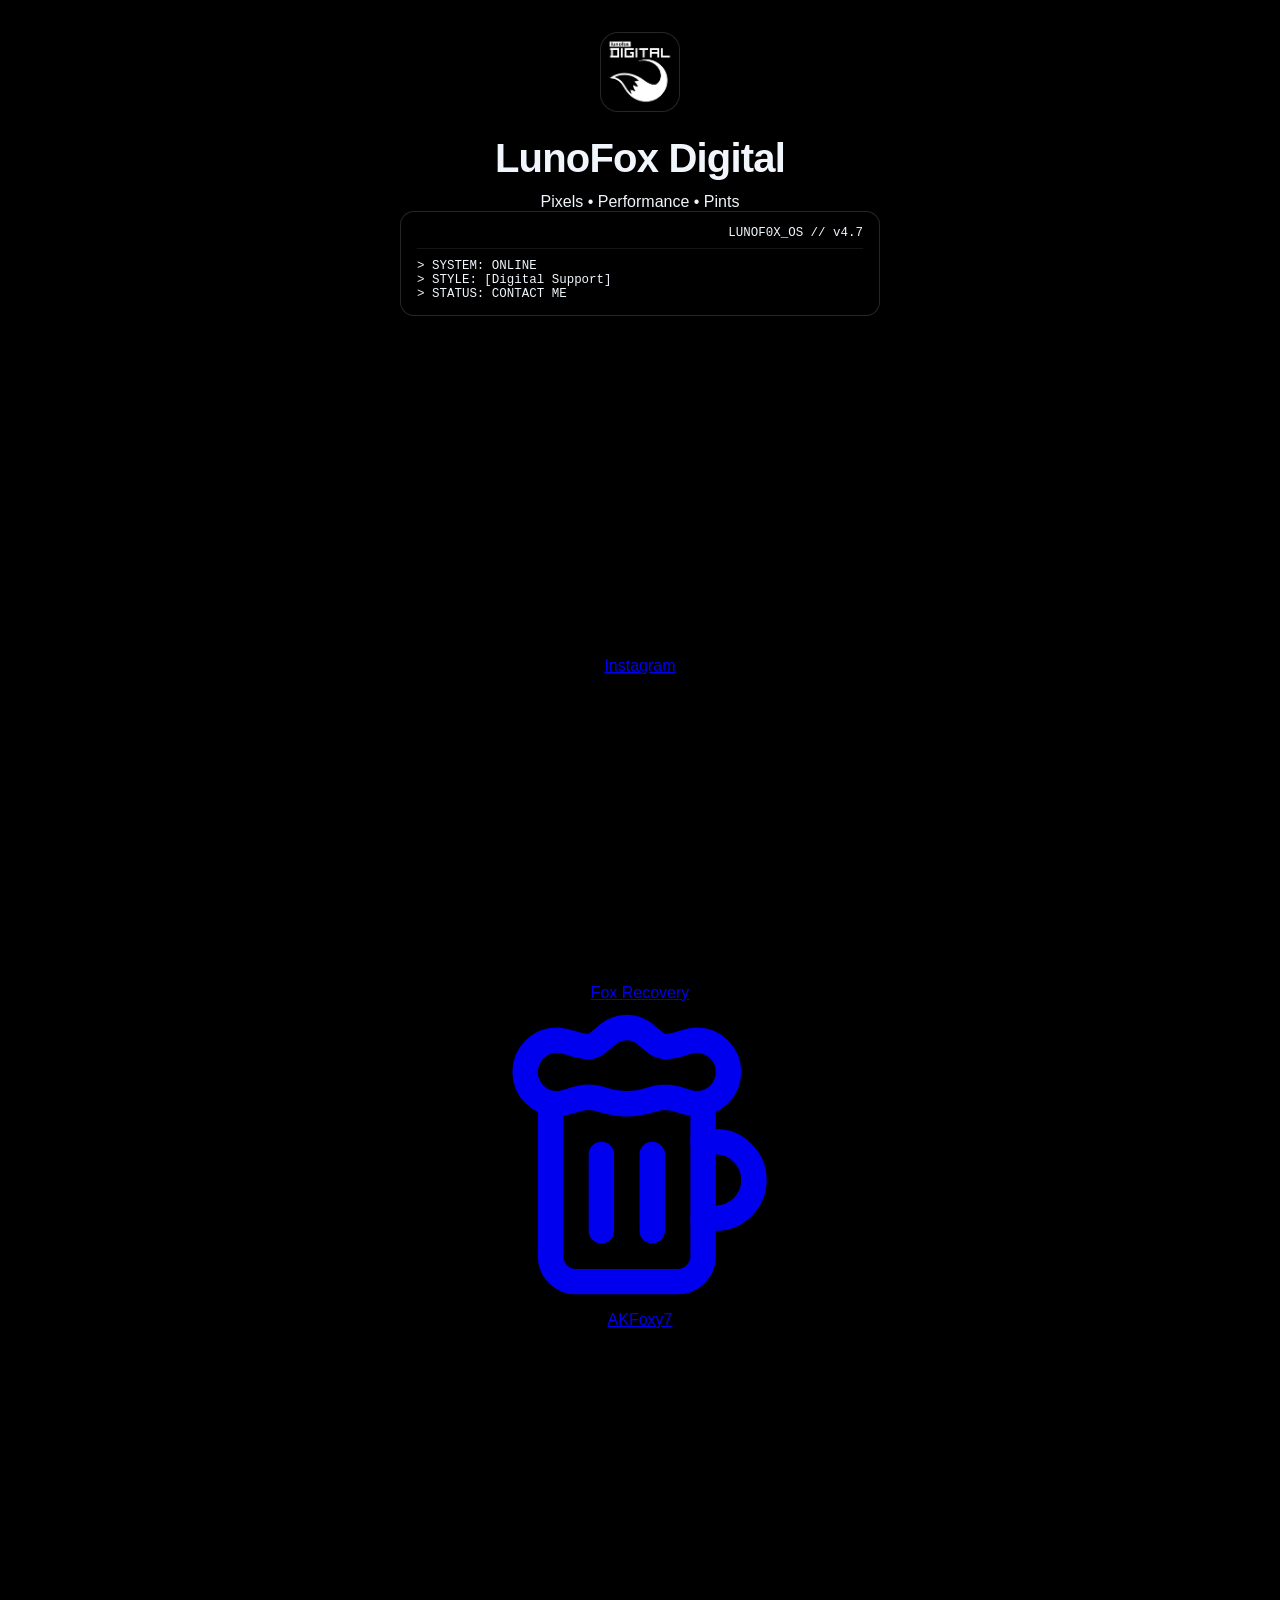
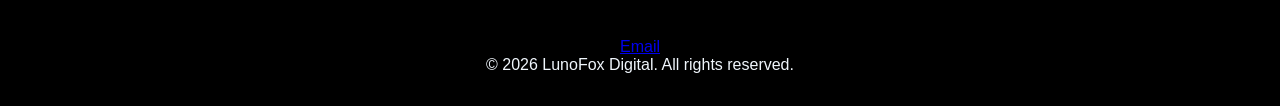
==== commit f7a07b0f: "Update index.html" ====
--- a/LunoFoxDigital.com/index.html
+++ b/LunoFoxDigital.com/index.html
@@ -23,7 +23,13 @@
 
             <!-- Title & Subtitle -->
             <h1>LunoFox Digital</h1>
-            <p class="subtitle">Pixels <span class="dot-divider">•</span> Performance <span class="dot-divider">•</span> Pints</p>
+            <div class="subtitle-bar">
+    <span>Pixels</span>
+    <span class="dot">•</span>
+    <span>Performance</span>
+    <span class="dot">•</span>
+    <span>Pints</span>
+</div>
 
             <!-- Mini Terminal Console Widget -->
             <div class="terminal-widget" aria-label="System Terminal Console">
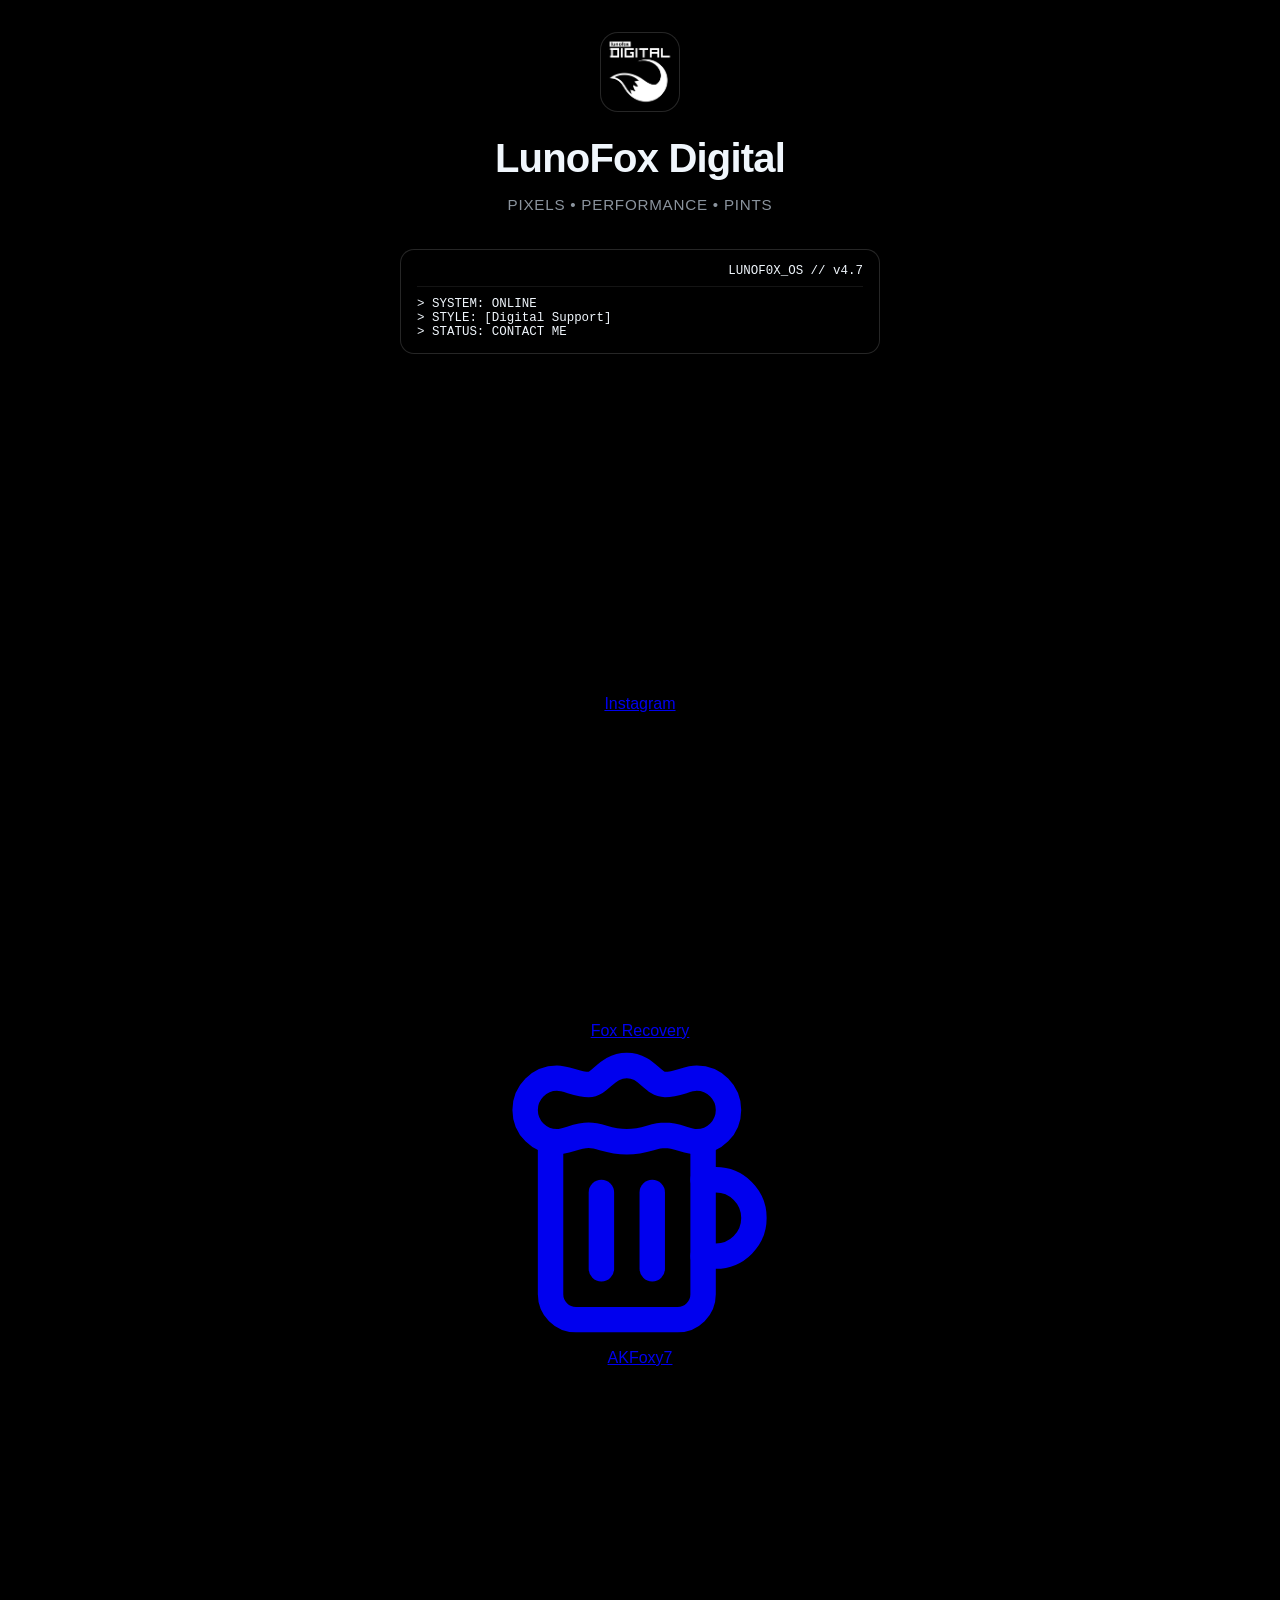
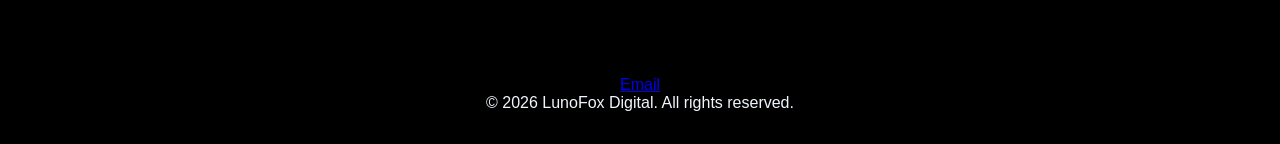
==== commit ef4af960: "Update index.html" ====
--- a/LunoFoxDigital.com/index.html
+++ b/LunoFoxDigital.com/index.html
@@ -23,12 +23,10 @@
 
             <!-- Title & Subtitle -->
             <h1>LunoFox Digital</h1>
-            <div class="subtitle-bar">
-    <span>Pixels</span>
-    <span class="dot">•</span>
-    <span>Performance</span>
-    <span class="dot">•</span>
-    <span>Pints</span>
+            <div class="subtitle">
+    <span class="sub-left">PIXELS <span class="dot">•</span></span>
+    <span class="sub-mid">PERFORMANCE</span>
+    <span class="sub-right"><span class="dot">•</span> PINTS</span>
 </div>
 
             <!-- Mini Terminal Console Widget -->
--- a/LunoFoxDigital.com/style.css
+++ b/LunoFoxDigital.com/style.css
@@ -93,7 +93,12 @@
     width: 100%;
 }
 
+/* ==========================================
+   CENTERED SUBTITLE
+   ========================================== */
 .subtitle {
+    width: 100%;
+    text-align: center;
     font-size: 0.95rem;
     font-weight: 500;
     color: var(--text-secondary);
@@ -101,20 +106,13 @@
     text-transform: uppercase;
     line-height: 1.6;
     margin: 0 auto 2rem auto;
-    min-height: 1.6em;
-    
-    /* Strict Block Centering */
-    display: block !important;
-    width: 100% !important;
-    text-align: center !important;
-    padding: 0 !important;
+    display: block;
 }
 
 .dot-divider {
     color: #ff3b30;
     margin: 0 0.35rem;
     font-weight: bold;
-    display: inline;
 }
 
 /* Terminal Console Widget Styling */
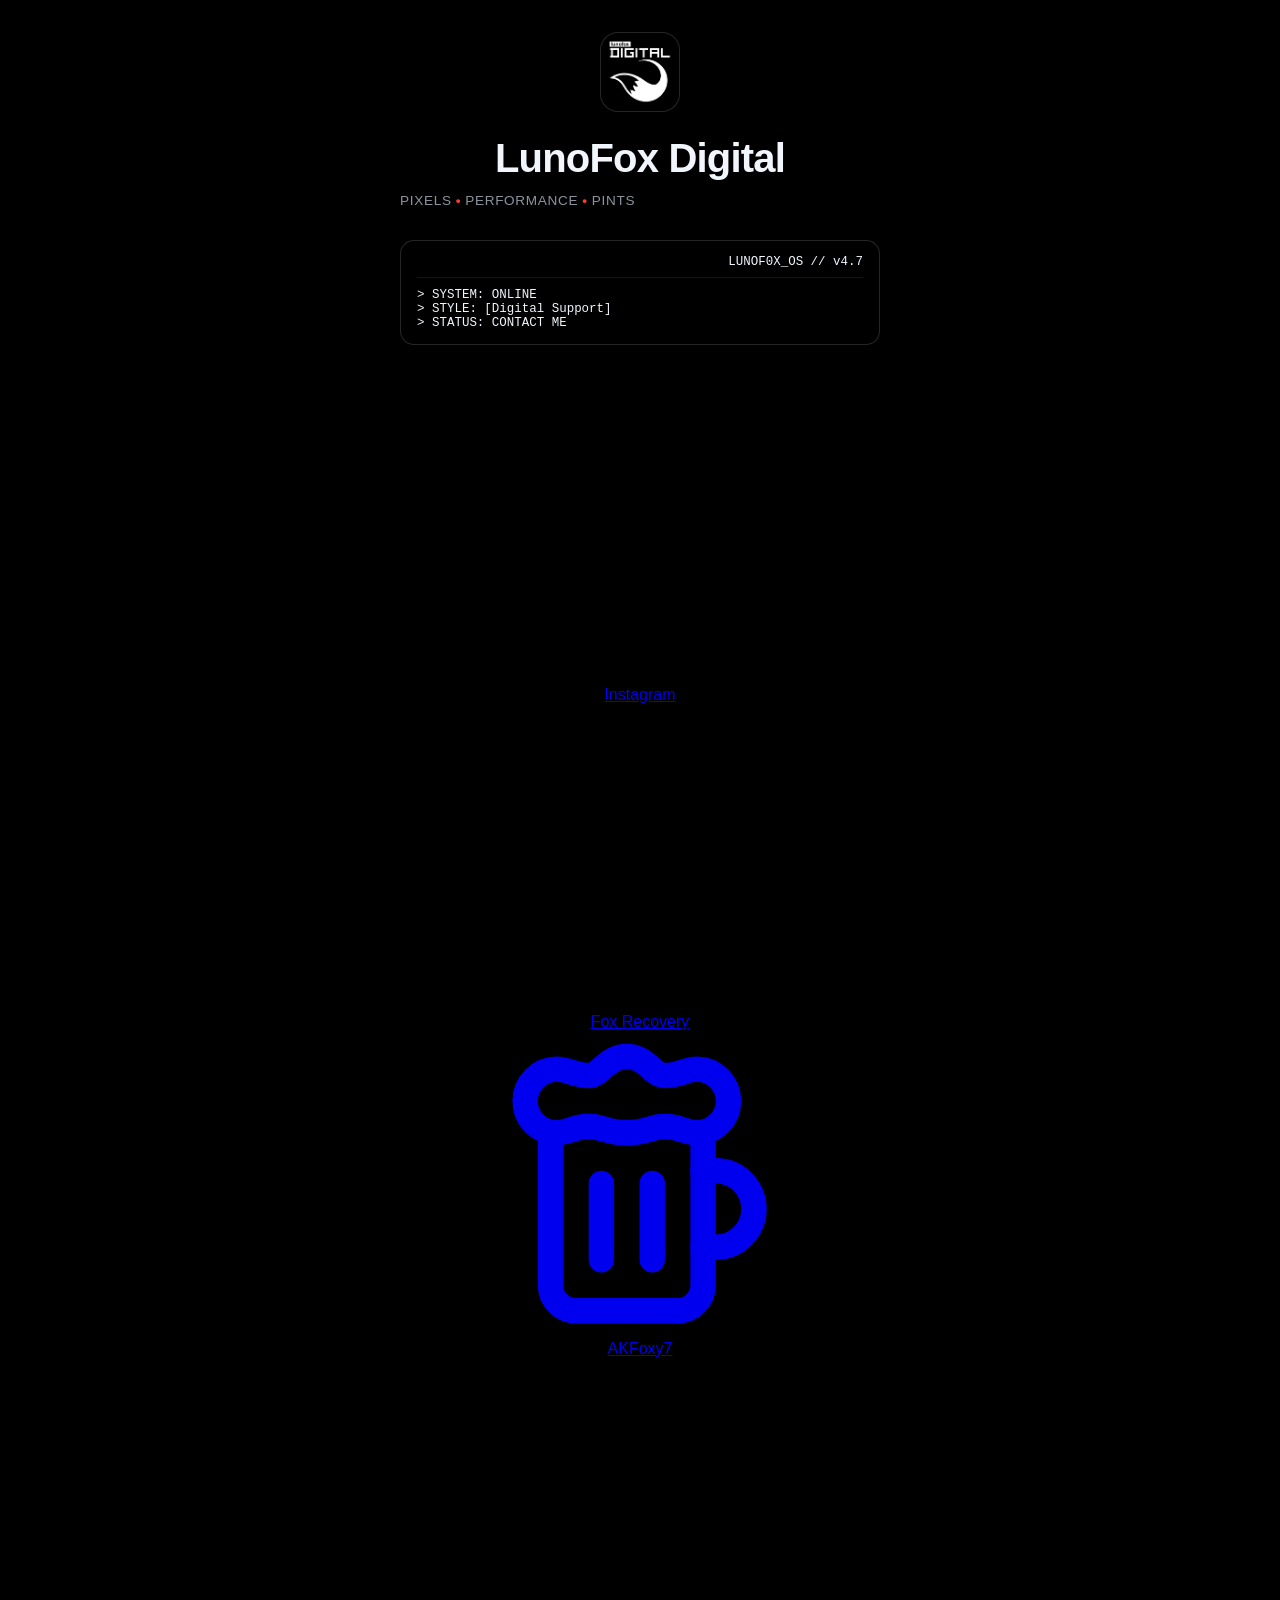
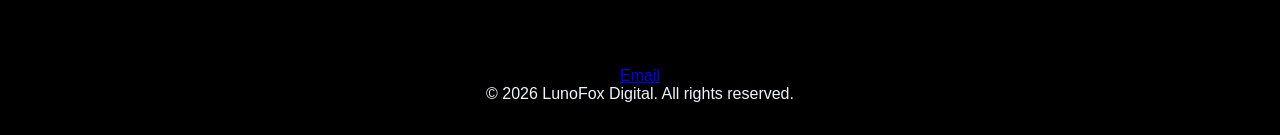
==== commit 92a4ee0e: "Update index.html" ====
--- a/LunoFoxDigital.com/index.html
+++ b/LunoFoxDigital.com/index.html
@@ -24,9 +24,11 @@
             <!-- Title & Subtitle -->
             <h1>LunoFox Digital</h1>
             <div class="subtitle">
-    <span class="sub-left">PIXELS <span class="dot">•</span></span>
-    <span class="sub-mid">PERFORMANCE</span>
-    <span class="sub-right"><span class="dot">•</span> PINTS</span>
+    <span>PIXELS</span>
+    <span class="dot">•</span>
+    <span>PERFORMANCE</span>
+    <span class="dot">•</span>
+    <span>PINTS</span>
 </div>
 
             <!-- Mini Terminal Console Widget -->
--- a/LunoFoxDigital.com/style.css
+++ b/LunoFoxDigital.com/style.css
@@ -94,25 +94,44 @@
 }
 
 /* ==========================================
-   CENTERED SUBTITLE
+   PERFECTLY BALANCED SUBTITLE
    ========================================== */
 .subtitle {
+    display: flex;
+    align-items: center;
     width: 100%;
-    text-align: center;
-    font-size: 0.95rem;
+    margin: 0 auto 2rem auto;
+    font-size: 0.85rem;
     font-weight: 500;
     color: var(--text-secondary);
     letter-spacing: 0.05em;
     text-transform: uppercase;
-    line-height: 1.6;
-    margin: 0 auto 2rem auto;
-    display: block;
 }
 
-.dot-divider {
+/* Left side takes equal space and aligns text against the center */
+.sub-left {
+    flex: 1;
+    text-align: right;
+}
+
+/* Middle word locked to exact 50% screen center */
+.sub-mid {
+    flex: 0 0 auto;
+    padding: 0 0.4rem;
+    color: var(--text-secondary);
+}
+
+/* Right side takes equal space and aligns text against the center */
+.sub-right {
+    flex: 1;
+    text-align: left;
+}
+
+/* Red dots styling */
+.dot {
     color: #ff3b30;
-    margin: 0 0.35rem;
     font-weight: bold;
+    margin: 0 0.25rem;
 }
 
 /* Terminal Console Widget Styling */
